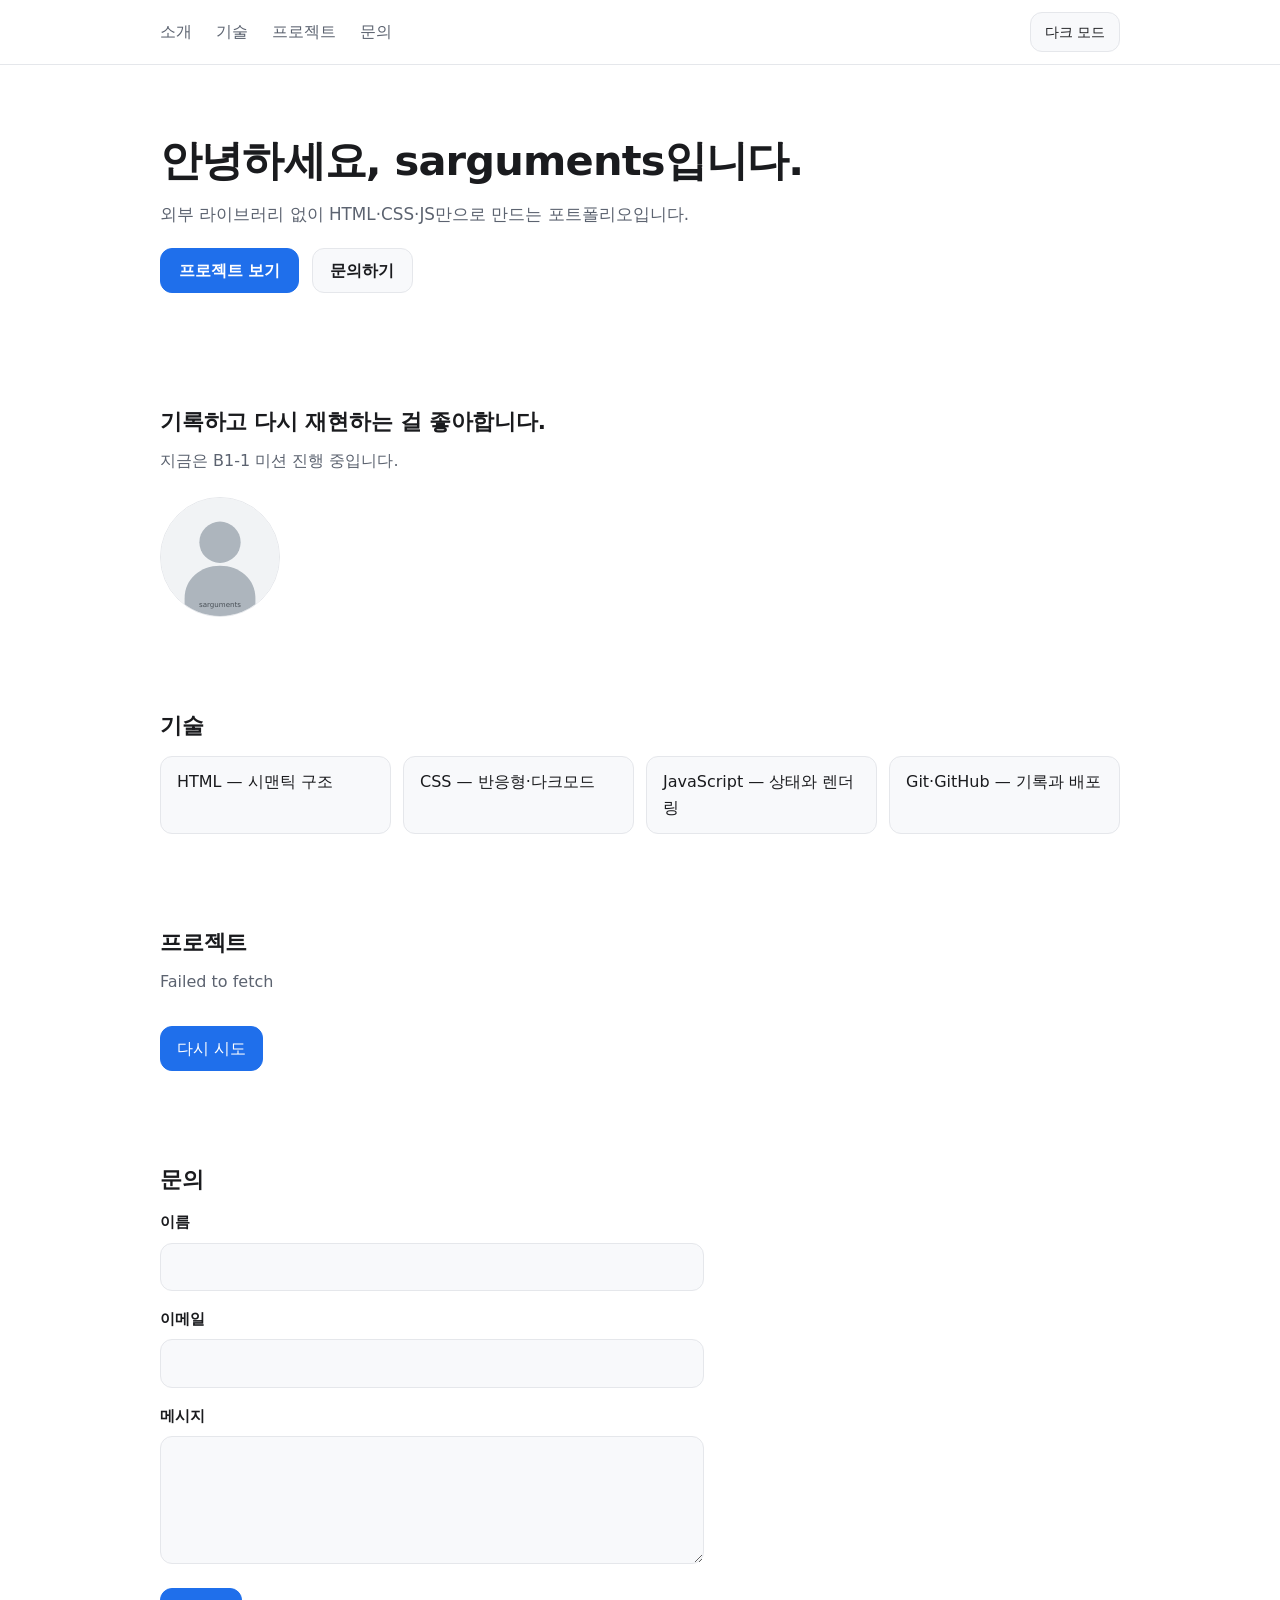
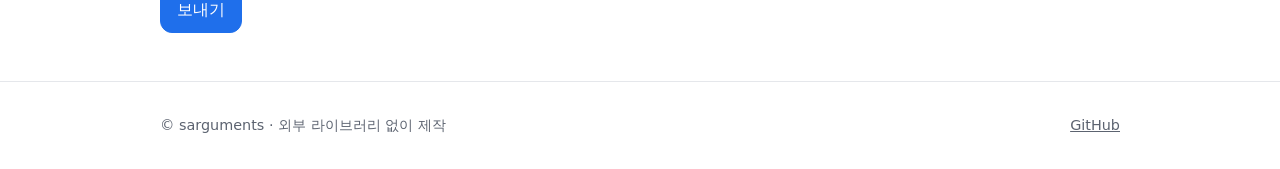
==== index.html @ 22403a4f "Fix: 접근성·상태관리·문서 15개 보완 반영" ====
<!DOCTYPE html>
<!-- HTML5 문서 선언: 브라우저에게 최신 표준 모드로 해석하라고 알린다 -->
<html lang="ko">
<head>
  <meta charset="UTF-8" />
  <!-- 반응형 필수: 페이지 너비를 기기 화면 너비에 맞춘다 -->
  <meta name="viewport" content="width=device-width, initial-scale=1.0" />
  <title>B1-1 포트폴리오</title>
  <!-- 표현(CSS)은 구조(HTML)와 섞지 않고 외부 파일로 연결한다 -->
  <link rel="stylesheet" href="css/style.css" />
  <!-- 테마 선주입: 그리기 전에 저장된 테마를 html에 붙여 흰 번쩍임(FOUC)을 막는다.
       본문(main.js)보다 먼저 실행되어야 해서 head에 직접 둔다. -->
  <script>
    (function () {
      try {
        const saved = localStorage.getItem('user-theme');
        const systemDark = window.matchMedia('(prefers-color-scheme: dark)').matches;
        document.documentElement.setAttribute('data-theme', saved || (systemDark ? 'dark' : 'light'));
      } catch (e) {}
    })();
  </script>
  <!-- 동작(JS)도 분리한다. defer는 HTML 해석을 막지 않고,
       해석이 끝난 뒤 순서대로 실행하라는 뜻이다 -->
  <script src="js/main.js" defer></script>
</head>
<body>
  <!-- 스킵링크: 키보드 사용자가 내비를 건너뛰고 본문으로 바로 이동한다 -->
  <a class="skip-link" href="#main">본문으로 건너뛰기</a>
  <header>
    <!-- aria-expanded·aria-controls: 메뉴 열림 상태와 대상을 스크린리더에 알린다. 초기값 false -->
    <button type="button" id="menu-button" aria-expanded="false" aria-controls="primary-nav">메뉴</button>
    <button type="button" id="theme-toggle">다크 모드</button>
    <!-- nav 랜드마크: id로 메뉴 버튼과 연결하고 aria-label로 역할을 알린다 -->
    <nav id="primary-nav" aria-label="주요 탐색">
      <a href="#about">소개</a>
      <a href="#tech">기술</a>
      <a href="#project">프로젝트</a>
      <a href="#contact">문의</a>
    </nav>
  </header>
  <!-- 스킵링크의 목적지: 본문 랜드마크에 id를 부여한다 -->
  <main id="main">
    <section id="hero">
      <h1>안녕하세요, sarguments입니다.</h1>
      <p>외부 라이브러리 없이 HTML·CSS·JS만으로 만드는 포트폴리오입니다.</p>
      <p><a href="#project">프로젝트 보기</a> <a href="#contact">문의하기</a></p>
    </section>
    <section id="about" class="reveal">
      <h2>기록하고 다시 재현하는 걸 좋아합니다.</h2>
      <p>지금은 B1-1 미션 진행 중입니다.</p>
      <img src="images/profile.svg" alt="sarguments 프로필 사진" />
    </section>
    <section id="tech" class="reveal">
      <h2>기술</h2>
      <ul>
        <li>HTML — 시맨틱 구조</li>
        <li>CSS — 반응형·다크모드</li>
        <li>JavaScript — 상태와 렌더링</li>
        <li>Git·GitHub — 기록과 배포</li>
      </ul>
    </section>
    <section id="project" class="reveal">
      <h2>프로젝트</h2>
      <article>
        <!-- 저장소 목록 자리. 상태 1개가 화면을 결정한다.
             로딩·성공·빈 결과·오류 모두 main.js가 이 안에 그린다. -->
        <!-- role=status: 목록 로딩·오류 상태 변화를 스크린리더가 자동으로 읽는다 -->
        <p id="repos-status" role="status" aria-live="polite">저장소 목록을 불러오는 중입니다.</p>
        <div id="repos-filters"></div>
        <div id="repos-list"></div>
        <button type="button" id="repos-retry" hidden>다시 시도</button>
      </article>
    </section>
    <section id="contact" class="reveal">
      <h2>문의</h2>
      <form>
        <label for="contact-name">이름</label>
        <!-- aria-describedby로 에러 문구와 연결, aria-invalid 초기값은 false -->
        <input type="text" id="contact-name" name="name" required aria-describedby="name-error" aria-invalid="false" />
        <!-- role=alert: 에러가 나타나면 스크린리더가 즉시 읽는다 -->
        <p id="name-error" role="alert"></p>
        <label for="contact-email">이메일</label>
        <input type="email" id="contact-email" name="email" required aria-describedby="email-error" aria-invalid="false" />
        <p id="email-error" role="alert"></p>
        <label for="contact-message">메시지</label>
        <textarea id="contact-message" name="message" required aria-describedby="message-error" aria-invalid="false"></textarea>
        <p id="message-error" role="alert"></p>
        <button type="submit">보내기</button>
        <!-- role=status: 전송 결과를 스크린리더가 자동으로 읽는다 -->
        <p id="form-result" role="status" aria-live="polite"></p>
      </form>
    </section>    
  </main>
  <!-- 맨 위로 버튼: 300px 이상 내리면 보인다. 동작은 main.js가 맡는다. -->
  <button type="button" id="top-button">위로</button>
  <footer>
    <div>© sarguments · 외부 라이브러리 없이 제작</div>
    <p><a href="https://github.com/sarguments">GitHub</a></p>
  </footer>
</body>
</html>
---- css/style.css ----
/* ================================================================
   디자인 토큰 저장소
   색·간격·모서리 값은 여기만 고친다. :root라 어디서든 var(--이름)으로 꺼낸다.
   변수 관리 이점: 색 토큰 교체 한 번으로 테마 전환, 간격은 규칙에서만 고른다.
   폰트는 시스템 스택이라 별도 웹폰트 토큰 없이 body에서 지정한다.
   ================================================================ */
:root {
  /* 색 역할 토큰. 라이트 모드 기본값 */
  --bg: #ffffff;            /* 페이지 배경 */
  --text: #1a1b1e;          /* 본문 글자색. 순수 검정보다 눈이 덜 피로하다 */
  --muted: #5c6370;         /* 보조 글자색(설명·상태 문구) */
  --border: #e5e7eb;        /* 경계선 */
  --card: #f8f9fb;          /* 카드·입력창·버튼 바탕 */
  --accent: #1f6feb;        /* 링크·주요 동작 */
  --accent-strong: #1a5cd6; /* accent의 hover 상태 */
  --on-accent: #ffffff;     /* accent 바탕 위에 올라가는 글자 */
  --error: #c92a2a;         /* 폼 오류 문구 */
  --shadow: 0 6px 16px rgba(16, 24, 40, 0.08);

  /* 간격 규칙: 4 · 8 · 12 · 16 · 24 · 32 · 48px. 임의 px 대신 여기서 고른다 */
  --space-1: 0.25rem;
  --space-2: 0.5rem;
  --space-3: 0.75rem;
  --space-4: 1rem;
  --space-5: 1.5rem;
  --space-6: 2rem;
  --space-7: 3rem;

  /* 모서리는 한 값으로 통일한다 */
  --radius: 12px;
}

/* 다크모드: data-theme="dark"일 때 같은 이름 변수를 덮어쓴다. */
[data-theme="dark"] {
  --bg: #121212;
  --text: #f1f3f5;
  --muted: #9aa4b2;
  --border: #2c3138;
  --card: #1b1e24;
  --accent: #6ea8fe;
  --accent-strong: #8fbaff;
  --on-accent: #121212;
  --error: #ff8787;
  --shadow: 0 6px 16px rgba(0, 0, 0, 0.45);
}

/* ================================================================
   기본값
   ================================================================ */
/* padding·border를 폭 안쪽에 포함시켜 계산을 단순하게 한다 */
*,
*::before,
*::after {
  box-sizing: border-box;
}

/* 부드러운 스크롤: 앵커 이동이 미끄러지듯 간다. */
html {
  scroll-behavior: smooth;
}

body {
  /* 여백은 main·header·footer가 각자 책임지고 body는 0으로 */
  margin: 0;
  background: var(--bg);
  color: var(--text);
  /* 시스템 글꼴 우선: 별도 웹폰트 없이도 각 기기에서 가장 자연스러운 글꼴이 골라진다 */
  font-family: system-ui, -apple-system, "Segoe UI", sans-serif;
  line-height: 1.6;
  -webkit-font-smoothing: antialiased;
}

/* 제목 계층: 크기·자간·행간으로 수준을 구분한다 */
h1 {
  margin: 0 0 var(--space-4);
  font-size: clamp(1.8rem, 1.3rem + 2.4vw, 2.6rem);
  line-height: 1.15;
  letter-spacing: -0.02em;
  text-wrap: balance;
}

h2 {
  margin: 0 0 var(--space-3);
  font-size: 1.35rem;
  line-height: 1.25;
  letter-spacing: -0.01em;
  text-wrap: balance;
}

p {
  margin: 0 0 var(--space-4);
}

a {
  color: var(--accent);
}

img {
  max-width: 100%;
  height: auto;
}

::selection {
  background: var(--accent);
  color: var(--on-accent);
}

/* 키보드 이동 시 어디에 있는지 보이게 하는 표시 */
:focus-visible {
  outline: 2px solid var(--accent);
  outline-offset: 2px;
}

/* 스킵링크: 평소에는 화면 밖에 두고 키보드 포커스가 오면 보여 준다 */
.skip-link {
  position: absolute;
  top: -100px;
  left: var(--space-4);
  z-index: 30;
  background: var(--accent);
  color: var(--on-accent);
  padding: var(--space-2) var(--space-4);
  border-radius: var(--radius);
  text-decoration: none;
}
.skip-link:focus {
  top: var(--space-2);
}

/* 버튼 공통 모양: 손가락이 누르기 좋은 높이와 클릭 반응 */
button {
  font: inherit;
  color: var(--text);
  background: var(--card);
  border: 1px solid var(--border);
  border-radius: var(--radius);
  padding: 0.55rem 1rem;
  min-height: 2.75rem;
  cursor: pointer;
  transition: background-color 0.2s, border-color 0.2s, color 0.2s, transform 0.1s;
}
button:hover {
  border-color: var(--accent);
  color: var(--accent);
}
button:active {
  transform: scale(0.98);
}

/* 주요 동작(hero 첫 링크·폼 보내기·다시 시도)은 accent를 채운다 */
#contact button[type="submit"],
#repos-retry {
  background: var(--accent);
  border-color: var(--accent);
  color: var(--on-accent);
}
#contact button[type="submit"]:hover,
#repos-retry:hover {
  background: var(--accent-strong);
  border-color: var(--accent-strong);
  color: var(--on-accent);
}

/* ================================================================
   헤더와 내비
   sticky로 상단에 붙이고, 모바일에서는 nav를 숨겼다 펼친다.
   ================================================================ */
header {
  position: sticky;
  top: 0;
  z-index: 10;
  display: flex;
  align-items: center;
  flex-wrap: wrap;
  gap: var(--space-3);
  padding: var(--space-3) var(--space-4);
  background: var(--bg);
  border-bottom: 1px solid var(--border);
}

#menu-button,
#theme-toggle {
  min-height: 2.5rem;
  padding: 0.45rem 0.85rem;
  font-size: 0.875rem;
}
/* 테마 버튼은 항상 오른쪽 끝으로 */
#theme-toggle {
  margin-left: auto;
}

/* 내비: 기본은 숨기고 768부터 펼친다. */
nav {
  display: none;
  flex-basis: 100%;
}

/* 메뉴 열림 상태: 헤더 아래에 세로 목록으로 펼쳐진다. */
nav.active {
  display: block;
  border-top: 1px solid var(--border);
  padding-top: var(--space-2);
}

nav a {
  display: block;
  padding: var(--space-2) var(--space-1);
  color: var(--muted);
  text-decoration: none;
  border-radius: 8px;
  transition: color 0.2s;
}
nav a:hover {
  color: var(--text);
}

/* 스크롤 60px 이상: JS가 nav에 scrolled를 붙인다.
   헤더가 sticky라 시각 변화는 헤더 그림자로 보여 준다. */
header:has(nav.scrolled) {
  box-shadow: var(--shadow);
}
nav.scrolled {
  background: var(--bg);
}

/* ================================================================
   본문 구역
   ================================================================ */
main {
  padding-inline: var(--space-4);
}

section {
  padding-block: var(--space-7);
  /* sticky 헤더에 앵커 제목이 가려지지 않게 위쪽 여유를 둔다 */
  scroll-margin-top: 4.5rem;
}

/* hero는 첫인상이라 위아래 여백을 더 준다 */
#hero {
  padding-block: calc(var(--space-7) + var(--space-5)) var(--space-7);
}
#hero h1 + p {
  color: var(--muted);
  font-size: 1.05rem;
}

/* hero 링크 2개는 버튼처럼 보이게 한다 */
#hero a {
  display: inline-block;
  min-height: 2.75rem;
  margin: var(--space-1) var(--space-2) var(--space-1) 0;
  padding: 0.55rem 1.1rem;
  border: 1px solid var(--border);
  border-radius: var(--radius);
  background: var(--card);
  color: var(--text);
  font-weight: 600;
  text-decoration: none;
  transition: background-color 0.2s, border-color 0.2s, color 0.2s;
}
#hero a[href="#project"] {
  background: var(--accent);
  border-color: var(--accent);
  color: var(--on-accent);
}
#hero a[href="#project"]:hover {
  background: var(--accent-strong);
  border-color: var(--accent-strong);
  color: var(--on-accent);
}
#hero a[href="#contact"]:hover {
  border-color: var(--accent);
  color: var(--accent);
}

#about p {
  color: var(--muted);
}
#about img {
  display: block;
  width: 7.5rem;
  margin-top: var(--space-5);
  border: 1px solid var(--border);
  border-radius: 50%;
}

/* 기술 목록: 모바일 한 열에서 시작해 화면이 넓어지면 늘린다 */
#tech ul {
  list-style: none;
  margin: var(--space-4) 0 0;
  padding: 0;
  display: grid;
  grid-template-columns: 1fr;
  gap: var(--space-3);
}
#tech li {
  background: var(--card);
  border: 1px solid var(--border);
  border-radius: var(--radius);
  padding: var(--space-3) var(--space-4);
}

/* ================================================================
   프로젝트: main.js가 그리는 상태 문구·필터·저장소 카드
   ================================================================ */
#repos-status {
  color: var(--muted);
  margin-bottom: var(--space-4);
}
/* 빈 문구일 때는 자리를 차지하지 않게 한다 */
#repos-status:empty,
#repos-filters:empty {
  margin: 0;
}

/* 언어 필터: JS가 button을 만들어 넣는다. 둥근 칩 모양 */
#repos-filters {
  display: flex;
  flex-wrap: wrap;
  gap: var(--space-2);
  margin-bottom: var(--space-5);
}
#repos-filters button {
  min-height: 2.5rem;
  padding: 0.4rem 0.9rem;
  border-radius: 999px;
  font-size: 0.875rem;
}

/* 저장소 카드 격자: 모바일 한 열, 넓어지면 auto-fit이 열을 늘린다 */
#repos-list {
  display: grid;
  grid-template-columns: 1fr;
  gap: var(--space-4);
}
#repos-list article {
  background: var(--card);
  border: 1px solid var(--border);
  border-radius: var(--radius);
  padding: var(--space-4) var(--space-5);
  transition: border-color 0.2s, box-shadow 0.2s, transform 0.2s;
}
#repos-list article:hover {
  border-color: var(--accent);
  box-shadow: var(--shadow);
  transform: translateY(-2px);
}
#repos-list a {
  color: var(--accent);
  font-weight: 600;
  text-decoration: none;
  overflow-wrap: break-word;
}
#repos-list a:hover {
  text-decoration: underline;
}
#repos-list p {
  margin: var(--space-2) 0 0;
  color: var(--muted);
  font-size: 0.95rem;
  overflow-wrap: break-word;
}

#repos-retry {
  margin-top: var(--space-4);
}

/* ================================================================
   문의 폼
   ================================================================ */
#contact form {
  max-width: 34rem;
}
#contact label {
  display: block;
  margin: var(--space-4) 0 var(--space-2);
  font-size: 0.95rem;
  font-weight: 600;
}
#contact input,
#contact textarea {
  width: 100%;
  font: inherit;
  color: var(--text);
  background: var(--card);
  border: 1px solid var(--border);
  border-radius: var(--radius);
  padding: 0.65rem 0.85rem;
  transition: border-color 0.2s;
}
#contact input:focus,
#contact textarea:focus {
  border-color: var(--accent);
}
#contact textarea {
  min-height: 8rem;
  resize: vertical;
}

/* 검증 오류 문구: JS가 textContent를 채운다 */
#name-error,
#email-error,
#message-error {
  margin: var(--space-1) 0 0;
  color: var(--error);
  font-size: 0.85rem;
}
#form-result {
  margin: var(--space-3) 0 0;
  color: var(--accent);
  font-weight: 600;
}
/* 문구가 비어 있을 때는 여백도 없앤다 */
#contact form p:empty {
  margin: 0;
}
#contact button[type="submit"] {
  margin-top: var(--space-4);
}

/* ================================================================
   푸터
   ================================================================ */
footer {
  display: flex;
  flex-wrap: wrap;
  justify-content: space-between;
  gap: var(--space-3);
  padding: var(--space-6) var(--space-4);
  border-top: 1px solid var(--border);
  color: var(--muted);
  font-size: 0.9rem;
}
footer p {
  margin: 0;
}
footer a {
  color: var(--muted);
}
footer a:hover {
  color: var(--accent);
}

/* ================================================================
   맨 위로 버튼: 평소에는 숨기고, 300px 이상 내리면 JS가 show 표시를 붙인다.
   ================================================================ */
#top-button {
  display: none;
  position: fixed;
  right: 1rem;
  bottom: 1rem;
  z-index: 20;
  width: 2.75rem;
  height: 2.75rem;
  min-height: 0;
  padding: 0;
  border-radius: 50%;
  font-size: 0.8rem;
  box-shadow: var(--shadow);
}
#top-button.show {
  display: block;
}

/* ================================================================
   등장 애니메이션: 평소에는 투명+아래로, 보임 표시가 붙으면 제자리로.
   JS 감시(IntersectionObserver, 임계값 0.2)가 표시를 붙인다.
   ================================================================ */
.reveal {
  opacity: 0;
  transform: translateY(16px);
  transition: opacity 0.4s, transform 0.4s;
}
.reveal.visible {
  opacity: 1;
  transform: none;
}

/* 움직임 줄이기 설정을 존중한다 */
@media (prefers-reduced-motion: reduce) {
  html {
    scroll-behavior: auto;
  }
  .reveal {
    transition: none;
  }
}

/* ================================================================
   768px부터: 내비 가로 펼침, 기술 2열, 카드 격자 확장
   모바일 퍼스트: 기본은 좁은 화면 스타일이고 min-width에서 넓혀 간다.
   ================================================================ */
@media (min-width: 768px) {
  main {
    padding-inline: var(--space-6);
  }
  header {
    padding: var(--space-3) var(--space-6);
  }
  footer {
    padding-inline: var(--space-6);
  }

  /* 메뉴 버튼은 숨기고 내비는 항상 펼친다 */
  #menu-button {
    display: none;
  }
  nav {
    display: flex;
    order: -1;
    flex-basis: auto;
    gap: var(--space-5);
  }
  nav a {
    display: inline-block;
    padding: var(--space-1) 0;
  }
  /* 모바일에서 열린 상태로 넓어졌을 때 구분선이 남지 않게 */
  nav.active {
    border-top: none;
    padding-top: 0;
  }

  #tech ul {
    grid-template-columns: repeat(2, 1fr);
  }

  #repos-list {
    grid-template-columns: repeat(auto-fit, minmax(260px, 1fr));
  }
}

/* ================================================================
   1024px부터: 본문 폭 묶고 가운데, 헤더·푸터도 같은 선에 맞춘다
   ================================================================ */
@media (min-width: 1024px) {
  main {
    max-width: 1024px;
    margin-left: auto;
    margin-right: auto;
  }
  header,
  footer {
    /* 본문 최대 폭 1024 안쪽 여백(2rem)과 같은 선에 맞춘다 */
    padding-inline: max(var(--space-6), calc((100% - 1024px) / 2 + var(--space-6)));
  }

  #tech ul {
    grid-template-columns: repeat(4, 1fr);
  }
}
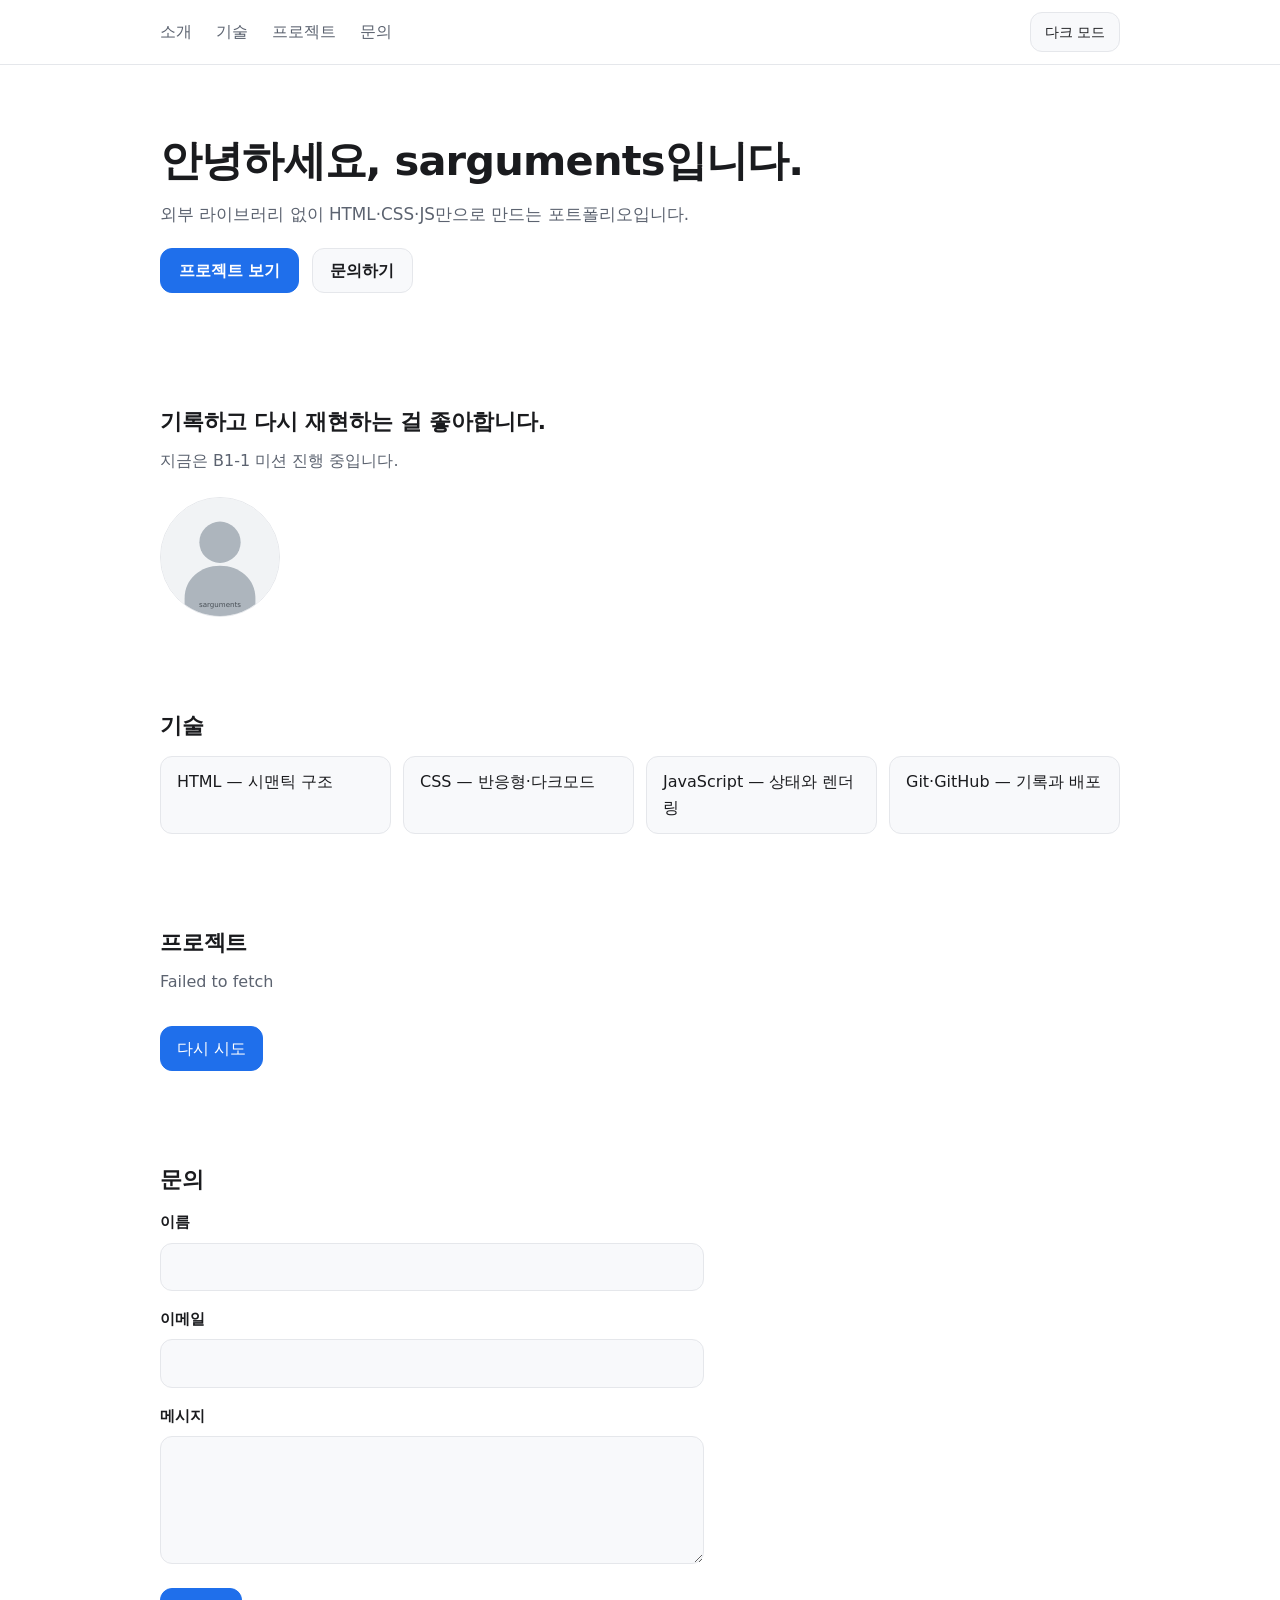
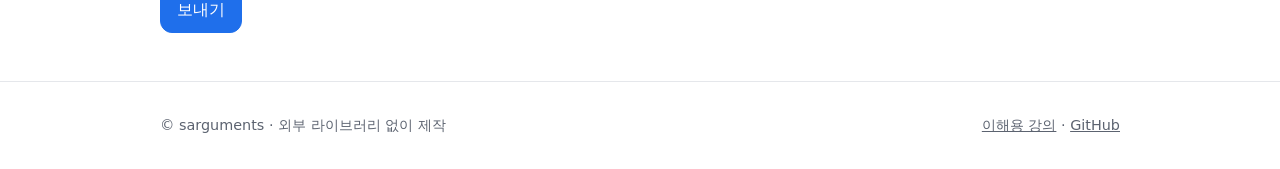
==== commit 7d510a2d: "Feat: 푸터 이해용 강의 링크와 README 슬라이드 링크" ====
--- a/index.html
+++ b/index.html
@@ -95,7 +95,8 @@
   <button type="button" id="top-button">위로</button>
   <footer>
     <div>© sarguments · 외부 라이브러리 없이 제작</div>
-    <p><a href="https://github.com/sarguments">GitHub</a></p>
+    <!-- 이해용 강의: 같은 저장소라 배포 페이지에서도 바로 열린다 -->
+    <p><a href="presentation/">이해용 강의</a> · <a href="https://github.com/sarguments">GitHub</a></p>
   </footer>
 </body>
 </html>
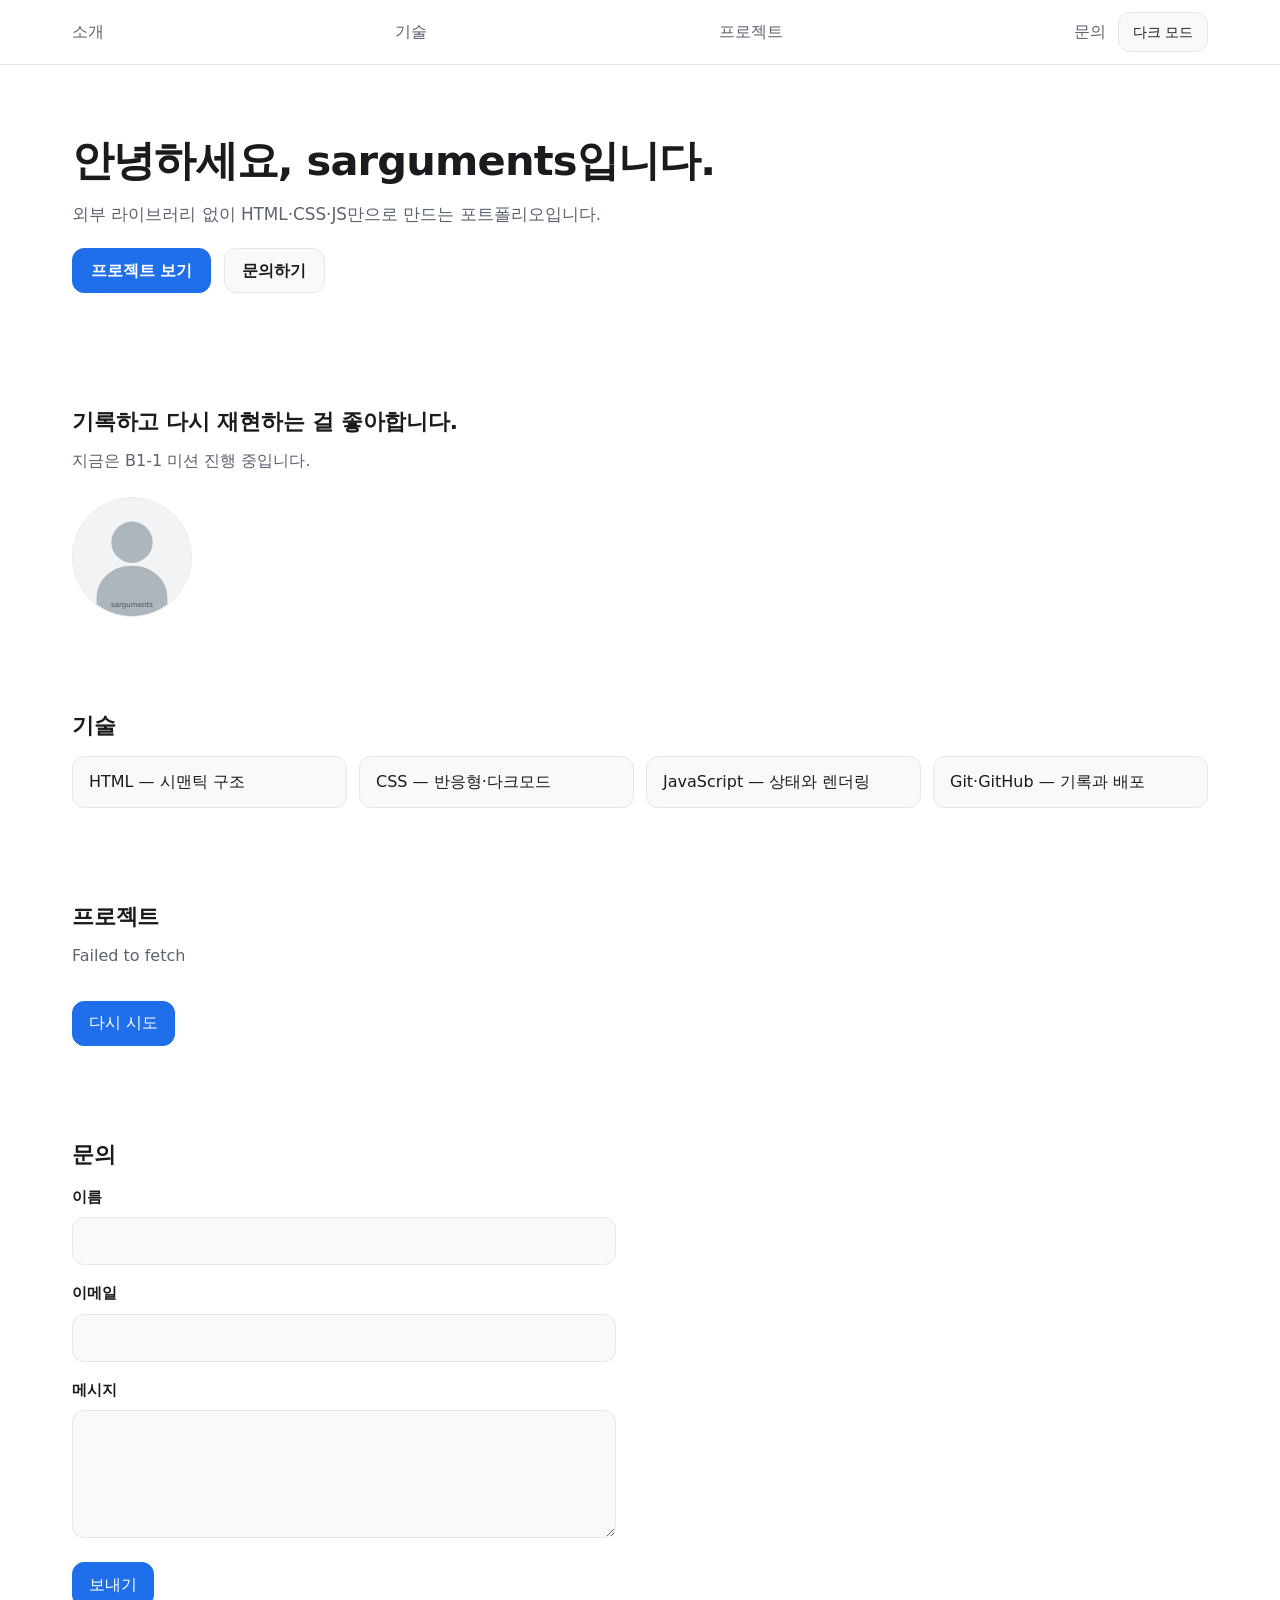
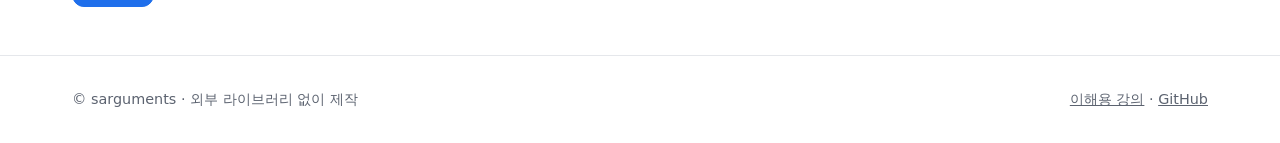
==== commit f4a0915a: "Fix: 상태 로그 설명과 테마 초기화 로그 동기화" ====
--- a/index.html
+++ b/index.html
@@ -15,8 +15,17 @@
       try {
         const saved = localStorage.getItem('user-theme');
         const systemDark = window.matchMedia('(prefers-color-scheme: dark)').matches;
+        const theme = saved || (systemDark ? 'dark' : 'light')
         document.documentElement.setAttribute('data-theme', saved || (systemDark ? 'dark' : 'light'));
-      } catch (e) {}
+
+        console.log('[B1-1 THEME INIT]', {
+          saved,
+          systemDark,
+          theme,
+        });
+      } catch (e) {
+        console.error('[B1-1 THEME INIT ERROR]', e);
+      }
     })();
   </script>
   <!-- 동작(JS)도 분리한다. defer는 HTML 해석을 막지 않고,
@@ -73,7 +82,8 @@
     </section>
     <section id="contact" class="reveal">
       <h2>문의</h2>
-      <form>
+      <!-- novalidate: 브라우저 기본 검증 풍선 대신 main.js의 필드별 커스텀 검증을 쓴다. -->
+      <form novalidate>
         <label for="contact-name">이름</label>
         <!-- aria-describedby로 에러 문구와 연결, aria-invalid 초기값은 false -->
         <input type="text" id="contact-name" name="name" required aria-describedby="name-error" aria-invalid="false" />
--- a/css/style.css
+++ b/css/style.css
@@ -328,10 +328,12 @@
   font-size: 0.875rem;
 }
 
-/* 저장소 카드 격자: 모바일 한 열, 넓어지면 auto-fit이 열을 늘린다 */
+/* 저장소 카드 격자: 모바일 한 열, 넓어지면 auto-fit이 열을 늘린다.
+   grid-auto-rows: 1fr — 모든 행을 tallest 카드 높이에 맞춰 카드 크기를 통일한다 */
 #repos-list {
   display: grid;
   grid-template-columns: 1fr;
+  grid-auto-rows: 1fr;
   gap: var(--space-4);
 }
 #repos-list article {
@@ -509,6 +511,9 @@
   nav {
     display: flex;
     order: -1;
+    /* 링크 4개를 남은 폭 전체에 균등 배치하는 것이 내비의 핵심 정렬 */
+    justify-content: space-between;
+    flex: 1;
     flex-basis: auto;
     gap: var(--space-5);
   }
@@ -550,3 +555,21 @@
     grid-template-columns: repeat(4, 1fr);
   }
 }
+
+/* ================================================================
+   1200px부터: 본문 열을 1024에서 1200으로 넓히고 저장소 카드를 4열로 고정한
+   세 번째 확장 분기. 1200 이상에서는 auto-fit 대신 열 수를 명시한다.
+   ================================================================ */
+@media (min-width: 1200px) {
+  main {
+    max-width: 1200px;
+  }
+  header,
+  footer {
+    /* 본문 최대 폭 1200에 맞춰 헤더·푸터 정렬선도 같은 계산을 쓴다 */
+    padding-inline: max(var(--space-6), calc((100% - 1200px) / 2 + var(--space-6)));
+  }
+  #repos-list {
+    grid-template-columns: repeat(3, 1fr);
+  }
+}
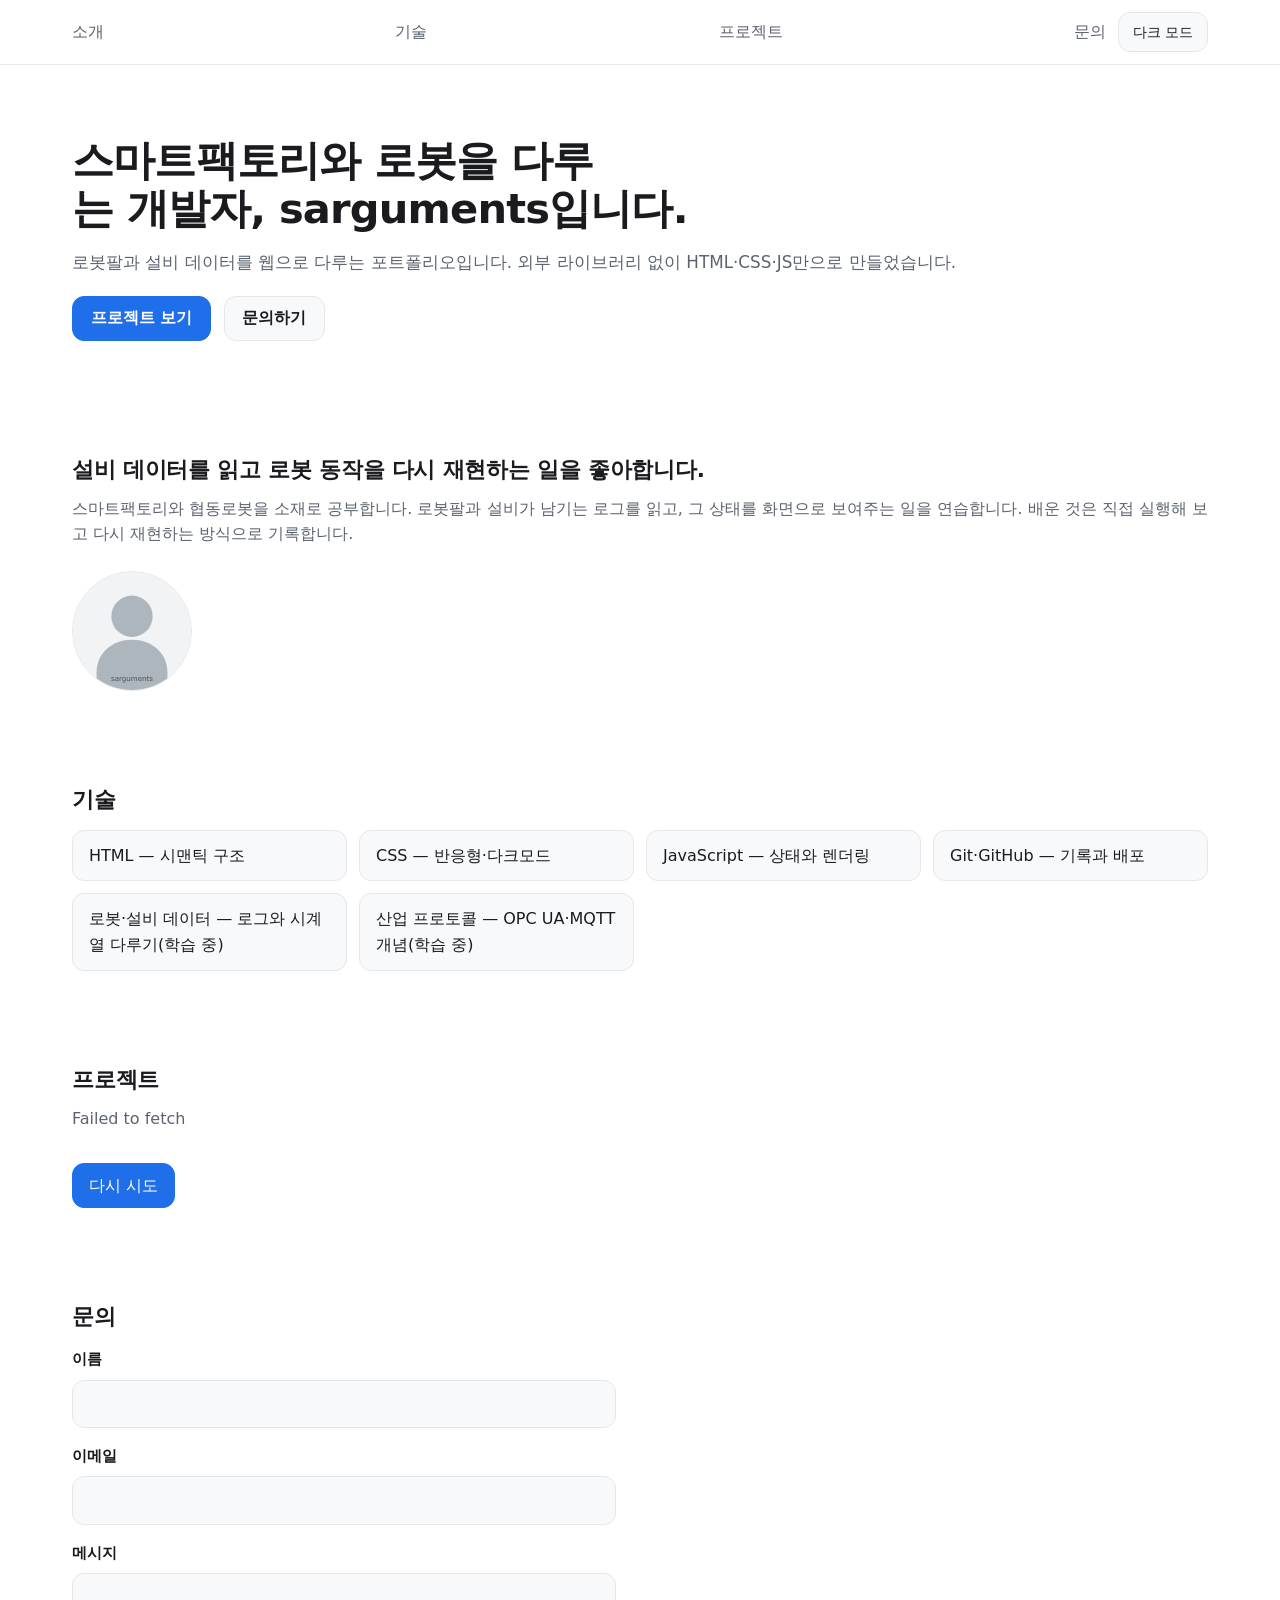
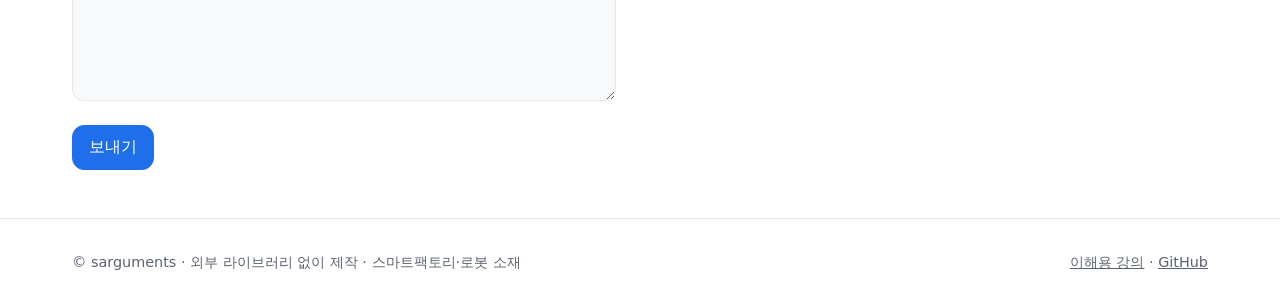
==== commit 8ecd94af: "Docs: 포트폴리오 문구를 스마트팩토리·로봇 소재로 교체 — Hero·About·기술 목록·Footer와 README 도입부" ====
--- a/index.html
+++ b/index.html
@@ -5,7 +5,7 @@
   <meta charset="UTF-8" />
   <!-- 반응형 필수: 페이지 너비를 기기 화면 너비에 맞춘다 -->
   <meta name="viewport" content="width=device-width, initial-scale=1.0" />
-  <title>B1-1 포트폴리오</title>
+  <title>sarguments 포트폴리오 — 스마트팩토리·로봇</title>
   <!-- 표현(CSS)은 구조(HTML)와 섞지 않고 외부 파일로 연결한다 -->
   <link rel="stylesheet" href="css/style.css" />
   <!-- 테마 선주입: 그리기 전에 저장된 테마를 html에 붙여 흰 번쩍임(FOUC)을 막는다.
@@ -15,8 +15,8 @@
       try {
         const saved = localStorage.getItem('user-theme');
         const systemDark = window.matchMedia('(prefers-color-scheme: dark)').matches;
-        const theme = saved || (systemDark ? 'dark' : 'light')
-        document.documentElement.setAttribute('data-theme', saved || (systemDark ? 'dark' : 'light'));
+        const theme = saved || (systemDark ? 'dark' : 'light');
+        document.documentElement.setAttribute('data-theme', theme);
 
         console.log('[B1-1 THEME INIT]', {
           saved,
@@ -36,8 +36,12 @@
   <!-- 스킵링크: 키보드 사용자가 내비를 건너뛰고 본문으로 바로 이동한다 -->
   <a class="skip-link" href="#main">본문으로 건너뛰기</a>
   <header>
-    <!-- aria-expanded·aria-controls: 메뉴 열림 상태와 대상을 스크린리더에 알린다. 초기값 false -->
-    <button type="button" id="menu-button" aria-expanded="false" aria-controls="primary-nav">메뉴</button>
+    <!-- aria-expanded·aria-controls: 메뉴 열림 상태와 대상을 스크린리더에 알린다. 초기값 false.
+         아이콘은 CSS로 그리고, 스크린리더에는 숨긴 텍스트('메뉴')로 이름을 제공한다 -->
+    <button type="button" id="menu-button" aria-expanded="false" aria-controls="primary-nav">
+      <span class="menu-icon" aria-hidden="true"></span>
+      <span class="sr-only">메뉴</span>
+    </button>
     <button type="button" id="theme-toggle">다크 모드</button>
     <!-- nav 랜드마크: id로 메뉴 버튼과 연결하고 aria-label로 역할을 알린다 -->
     <nav id="primary-nav" aria-label="주요 탐색">
@@ -50,13 +54,13 @@
   <!-- 스킵링크의 목적지: 본문 랜드마크에 id를 부여한다 -->
   <main id="main">
     <section id="hero">
-      <h1>안녕하세요, sarguments입니다.</h1>
-      <p>외부 라이브러리 없이 HTML·CSS·JS만으로 만드는 포트폴리오입니다.</p>
+      <h1>스마트팩토리와 로봇을 다루는 개발자, sarguments입니다.</h1>
+      <p>로봇팔과 설비 데이터를 웹으로 다루는 포트폴리오입니다. 외부 라이브러리 없이 HTML·CSS·JS만으로 만들었습니다.</p>
       <p><a href="#project">프로젝트 보기</a> <a href="#contact">문의하기</a></p>
     </section>
     <section id="about" class="reveal">
-      <h2>기록하고 다시 재현하는 걸 좋아합니다.</h2>
-      <p>지금은 B1-1 미션 진행 중입니다.</p>
+      <h2>설비 데이터를 읽고 로봇 동작을 다시 재현하는 일을 좋아합니다.</h2>
+      <p>스마트팩토리와 협동로봇을 소재로 공부합니다. 로봇팔과 설비가 남기는 로그를 읽고, 그 상태를 화면으로 보여주는 일을 연습합니다. 배운 것은 직접 실행해 보고 다시 재현하는 방식으로 기록합니다.</p>
       <img src="images/profile.svg" alt="sarguments 프로필 사진" />
     </section>
     <section id="tech" class="reveal">
@@ -66,6 +70,8 @@
         <li>CSS — 반응형·다크모드</li>
         <li>JavaScript — 상태와 렌더링</li>
         <li>Git·GitHub — 기록과 배포</li>
+        <li>로봇·설비 데이터 — 로그와 시계열 다루기(학습 중)</li>
+        <li>산업 프로토콜 — OPC UA·MQTT 개념(학습 중)</li>
       </ul>
     </section>
     <section id="project" class="reveal">
@@ -104,7 +110,7 @@
   <!-- 맨 위로 버튼: 300px 이상 내리면 보인다. 동작은 main.js가 맡는다. -->
   <button type="button" id="top-button">위로</button>
   <footer>
-    <div>© sarguments · 외부 라이브러리 없이 제작</div>
+    <div>© sarguments · 외부 라이브러리 없이 제작 · 스마트팩토리·로봇 소재</div>
     <!-- 이해용 강의: 같은 저장소라 배포 페이지에서도 바로 열린다 -->
     <p><a href="presentation/">이해용 강의</a> · <a href="https://github.com/sarguments">GitHub</a></p>
   </footer>
--- a/css/style.css
+++ b/css/style.css
@@ -127,6 +127,19 @@
   top: var(--space-2);
 }
 
+/* 스크린리더 전용: 시각적으로 숨기고 스크린리더는 읽는다 */
+.sr-only {
+  position: absolute;
+  width: 1px;
+  height: 1px;
+  padding: 0;
+  margin: -1px;
+  overflow: hidden;
+  clip-path: inset(50%);
+  white-space: nowrap;
+  border: 0;
+}
+
 /* 버튼 공통 모양: 손가락이 누르기 좋은 높이와 클릭 반응 */
 button {
   font: inherit;
@@ -183,6 +196,49 @@
   min-height: 2.5rem;
   padding: 0.45rem 0.85rem;
   font-size: 0.875rem;
+}
+/* 메뉴 버튼: 아이콘 중앙 정렬 */
+#menu-button {
+  display: inline-flex;
+  align-items: center;
+  justify-content: center;
+}
+
+/* 햄버거 아이콘: 세 줄(가운데 + ::before + ::after) */
+.menu-icon {
+  display: block;
+  position: relative;
+  width: 1.25rem;
+  height: 2px;
+  background: currentColor;
+  border-radius: 2px;
+  transition: background 0.2s;
+}
+.menu-icon::before,
+.menu-icon::after {
+  content: '';
+  position: absolute;
+  left: 0;
+  width: 100%;
+  height: 2px;
+  background: currentColor;
+  border-radius: 2px;
+  transition: transform 0.2s, top 0.2s;
+}
+.menu-icon::before { top: -6px; }
+.menu-icon::after  { top:  6px; }
+
+/* 열림: 세 줄 → X자 (aria-expanded가 true일 때만) */
+#menu-button[aria-expanded='true'] .menu-icon {
+  background: transparent;
+}
+#menu-button[aria-expanded='true'] .menu-icon::before {
+  top: 0;
+  transform: rotate(45deg);
+}
+#menu-button[aria-expanded='true'] .menu-icon::after {
+  top: 0;
+  transform: rotate(-45deg);
 }
 /* 테마 버튼은 항상 오른쪽 끝으로 */
 #theme-toggle {
@@ -487,6 +543,11 @@
   .reveal {
     transition: none;
   }
+  .menu-icon,
+  .menu-icon::before,
+  .menu-icon::after {
+    transition: none;
+  }
 }
 
 /* ================================================================
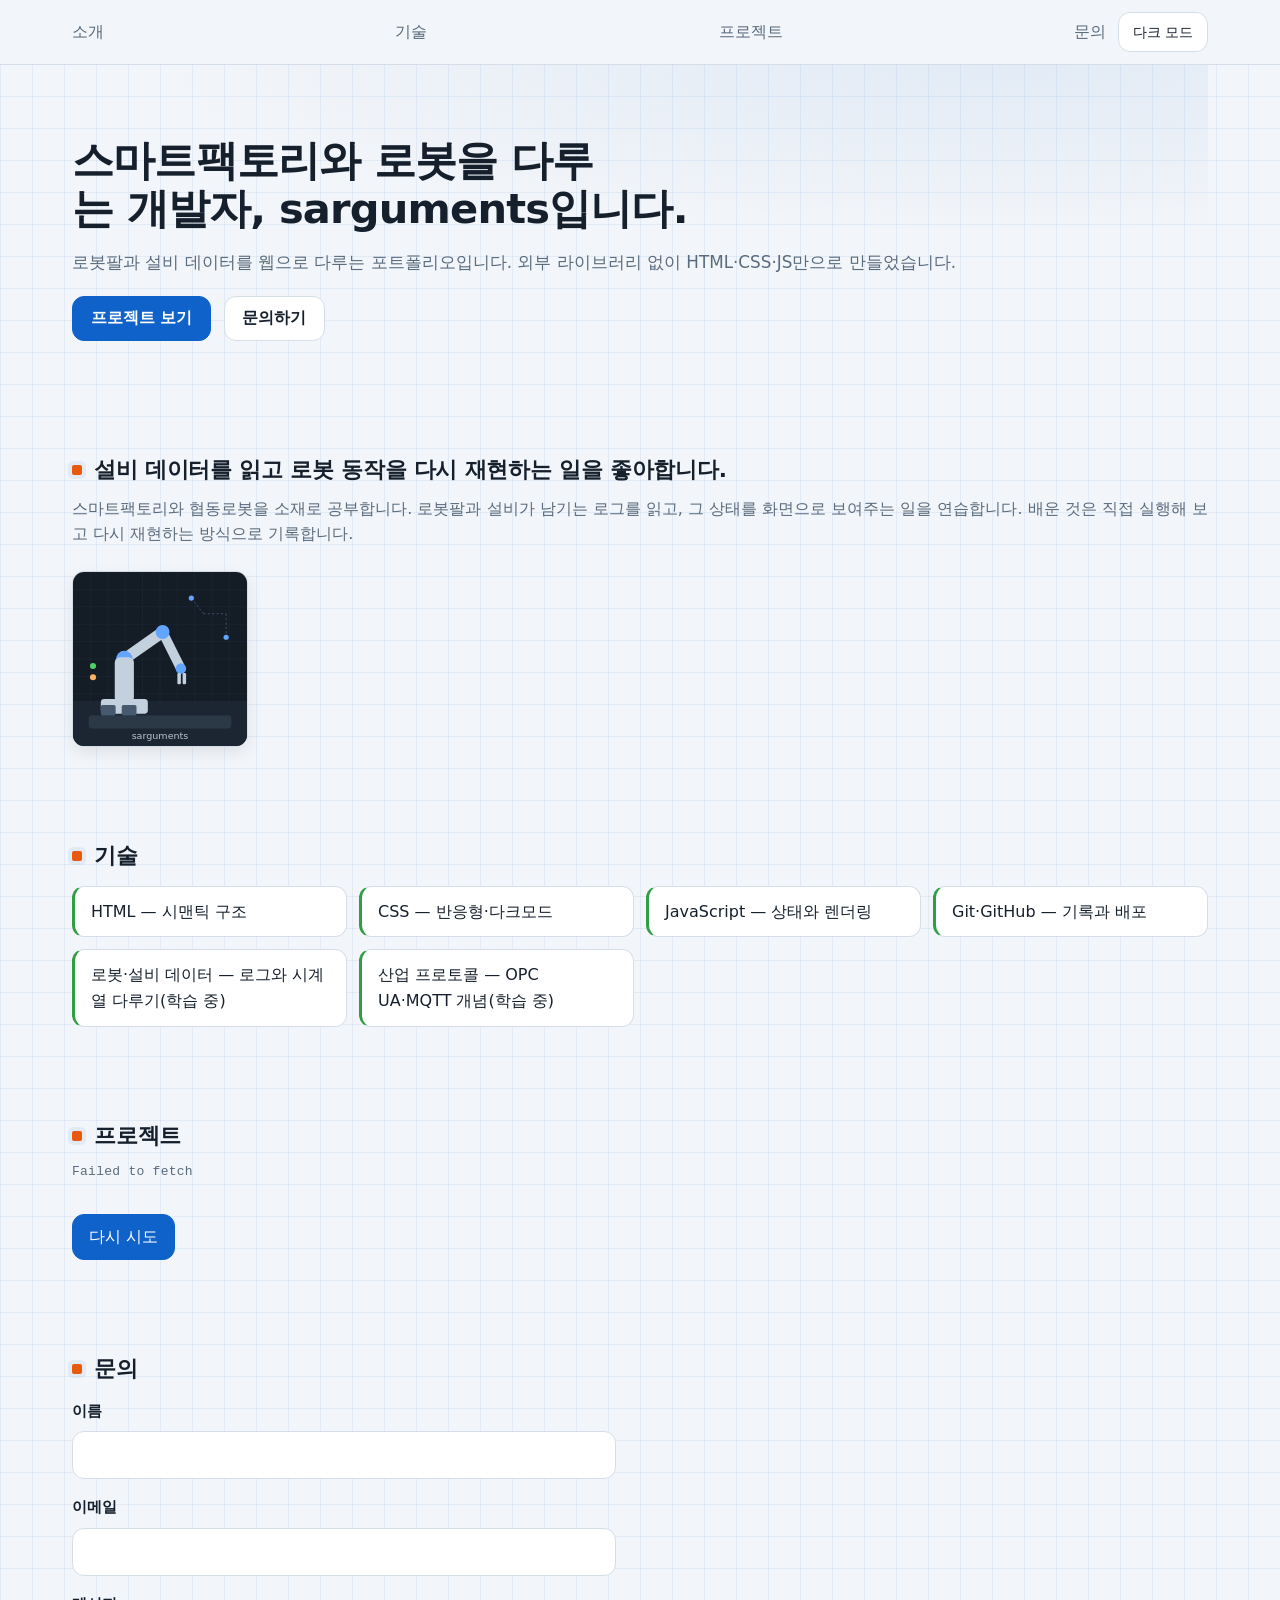
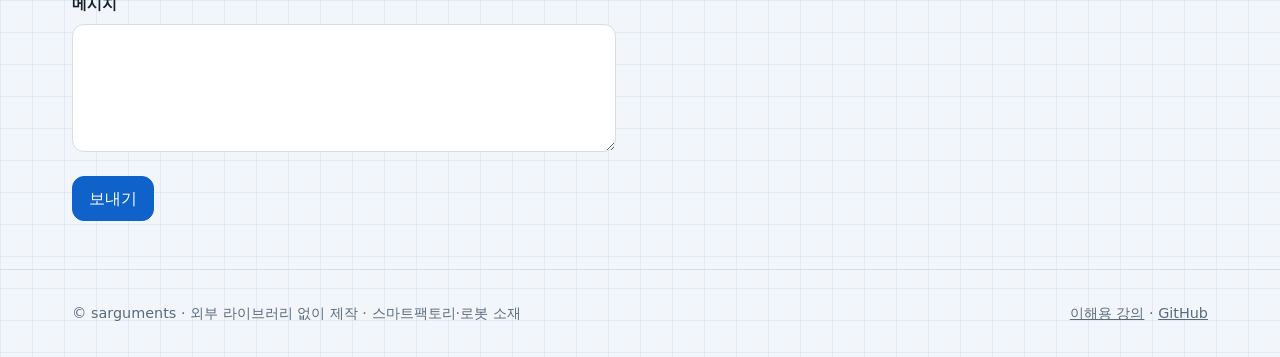
==== commit 8af211e9: "Feat: 프로필 이미지와 화면 색을 스마트팩토리·로봇 소재로 교체 — 협동로봇 셀 도해 SVG, 설비 톤 색 토큰·격자·표시등 장식, 스크린샷 재생성" ====
--- a/index.html
+++ b/index.html
@@ -61,7 +61,7 @@
     <section id="about" class="reveal">
       <h2>설비 데이터를 읽고 로봇 동작을 다시 재현하는 일을 좋아합니다.</h2>
       <p>스마트팩토리와 협동로봇을 소재로 공부합니다. 로봇팔과 설비가 남기는 로그를 읽고, 그 상태를 화면으로 보여주는 일을 연습합니다. 배운 것은 직접 실행해 보고 다시 재현하는 방식으로 기록합니다.</p>
-      <img src="images/profile.svg" alt="sarguments 프로필 사진" />
+      <img src="images/profile.svg" alt="협동로봇 셀 도해: 로봇팔과 컨베이어, 상태 표시등" />
     </section>
     <section id="tech" class="reveal">
       <h2>기술</h2>
--- a/css/style.css
+++ b/css/style.css
@@ -6,15 +6,18 @@
    ================================================================ */
 :root {
   /* 색 역할 토큰. 라이트 모드 기본값 */
-  --bg: #ffffff;            /* 페이지 배경 */
-  --text: #1a1b1e;          /* 본문 글자색. 순수 검정보다 눈이 덜 피로하다 */
-  --muted: #5c6370;         /* 보조 글자색(설명·상태 문구) */
-  --border: #e5e7eb;        /* 경계선 */
-  --card: #f8f9fb;          /* 카드·입력창·버튼 바탕 */
-  --accent: #1f6feb;        /* 링크·주요 동작 */
-  --accent-strong: #1a5cd6; /* accent의 hover 상태 */
+  --bg: #f2f5f9;            /* 페이지 배경: 설비 도면의 옅은 강판 톤 */
+  --text: #16202c;          /* 본문 글자색. 순수 검정보다 눈이 덜 피로하다 */
+  --muted: #5a6b7d;         /* 보조 글자색(설명·상태 문구) */
+  --border: #d5dee8;        /* 경계선 */
+  --card: #ffffff;          /* 카드·입력창·버튼 바탕 */
+  --accent: #0f62c9;        /* 링크·주요 동작: 산업용 청색 */
+  --accent-strong: #0b4ea2; /* accent의 hover 상태 */
   --on-accent: #ffffff;     /* accent 바탕 위에 올라가는 글자 */
   --error: #c92a2a;         /* 폼 오류 문구 */
+  --amber: #e8590c;         /* 설비 경고·가동 표시등 */
+  --ok: #2f9e44;            /* 정상 상태등 */
+  --grid-line: rgba(15, 98, 201, 0.07); /* 바닥 격자선 */
   --shadow: 0 6px 16px rgba(16, 24, 40, 0.08);
 
   /* 간격 규칙: 4 · 8 · 12 · 16 · 24 · 32 · 48px. 임의 px 대신 여기서 고른다 */
@@ -32,15 +35,18 @@
 
 /* 다크모드: data-theme="dark"일 때 같은 이름 변수를 덮어쓴다. */
 [data-theme="dark"] {
-  --bg: #121212;
-  --text: #f1f3f5;
-  --muted: #9aa4b2;
-  --border: #2c3138;
-  --card: #1b1e24;
-  --accent: #6ea8fe;
-  --accent-strong: #8fbaff;
-  --on-accent: #121212;
+  --bg: #0f1419;
+  --text: #e9eef3;
+  --muted: #93a2b3;
+  --border: #253040;
+  --card: #161d26;
+  --accent: #63a4ff;
+  --accent-strong: #8bbcff;
+  --on-accent: #0b1017;
   --error: #ff8787;
+  --amber: #ffb066;
+  --ok: #51cf66;
+  --grid-line: rgba(99, 164, 255, 0.09);
   --shadow: 0 6px 16px rgba(0, 0, 0, 0.45);
 }
 
@@ -62,7 +68,12 @@
 body {
   /* 여백은 main·header·footer가 각자 책임지고 body는 0으로 */
   margin: 0;
-  background: var(--bg);
+  /* 바탕색 위에 옅은 격자를 겹쳐 설비 도면 느낌을 낸다 */
+  background-color: var(--bg);
+  background-image:
+    linear-gradient(var(--grid-line) 1px, transparent 1px),
+    linear-gradient(90deg, var(--grid-line) 1px, transparent 1px);
+  background-size: 32px 32px;
   color: var(--text);
   /* 시스템 글꼴 우선: 별도 웹폰트 없이도 각 기기에서 가장 자연스러운 글꼴이 골라진다 */
   font-family: system-ui, -apple-system, "Segoe UI", sans-serif;
@@ -295,6 +306,8 @@
 /* hero는 첫인상이라 위아래 여백을 더 준다 */
 #hero {
   padding-block: calc(var(--space-7) + var(--space-5)) var(--space-7);
+  /* 우측 상단에서 비추는 옅은 작업등 */
+  background-image: radial-gradient(120% 80% at 82% 0%, var(--grid-line), transparent 62%);
 }
 #hero h1 + p {
   color: var(--muted);
@@ -335,10 +348,11 @@
 }
 #about img {
   display: block;
-  width: 7.5rem;
+  width: 11rem;
   margin-top: var(--space-5);
   border: 1px solid var(--border);
-  border-radius: 50%;
+  border-radius: var(--radius);
+  box-shadow: var(--shadow);
 }
 
 /* 기술 목록: 모바일 한 열에서 시작해 화면이 넓어지면 늘린다 */
@@ -395,6 +409,8 @@
 #repos-list article {
   background: var(--card);
   border: 1px solid var(--border);
+  /* 카드 왼쪽에 설비 표시등 같은 색 띠를 둔다 */
+  border-left: 3px solid var(--accent);
   border-radius: var(--radius);
   padding: var(--space-4) var(--space-5);
   transition: border-color 0.2s, box-shadow 0.2s, transform 0.2s;
@@ -634,3 +650,47 @@
     grid-template-columns: repeat(3, 1fr);
   }
 }
+
+/* ================================================================
+   설비 톤 장식
+   표시등·구분선·계기 느낌만 더한다. 레이아웃(열 수·표시 여부)은 건드리지 않고
+   값은 위 토큰만 쓴다.
+   ================================================================ */
+
+/* 구역 제목 앞의 표시등: 제목이 설비 태그처럼 읽히게 한다 */
+h2 {
+  display: flex;
+  align-items: center;
+  gap: var(--space-3);
+}
+
+h2::before {
+  content: "";
+  flex: 0 0 auto;
+  width: 0.625rem;
+  height: 0.625rem;
+  border-radius: 2px;
+  background: var(--amber);
+  box-shadow: 0 0 0 4px var(--grid-line);
+}
+
+/* 기술 항목: 좌측에 정상 상태등 띠 */
+#tech li {
+  border-left: 3px solid var(--ok);
+}
+
+/* 저장소 상태 문구는 계기 판독값처럼 고정폭으로 */
+#repos-status {
+  font-family: ui-monospace, "SF Mono", Menlo, monospace;
+  font-size: 0.8125rem;
+  letter-spacing: 0.02em;
+}
+
+/* 내비가 스크롤로 고정될 때 아래에 기준선을 준다 */
+nav.scrolled {
+  border-bottom: 2px solid var(--grid-line);
+}
+
+footer {
+  border-top: 1px solid var(--border);
+}
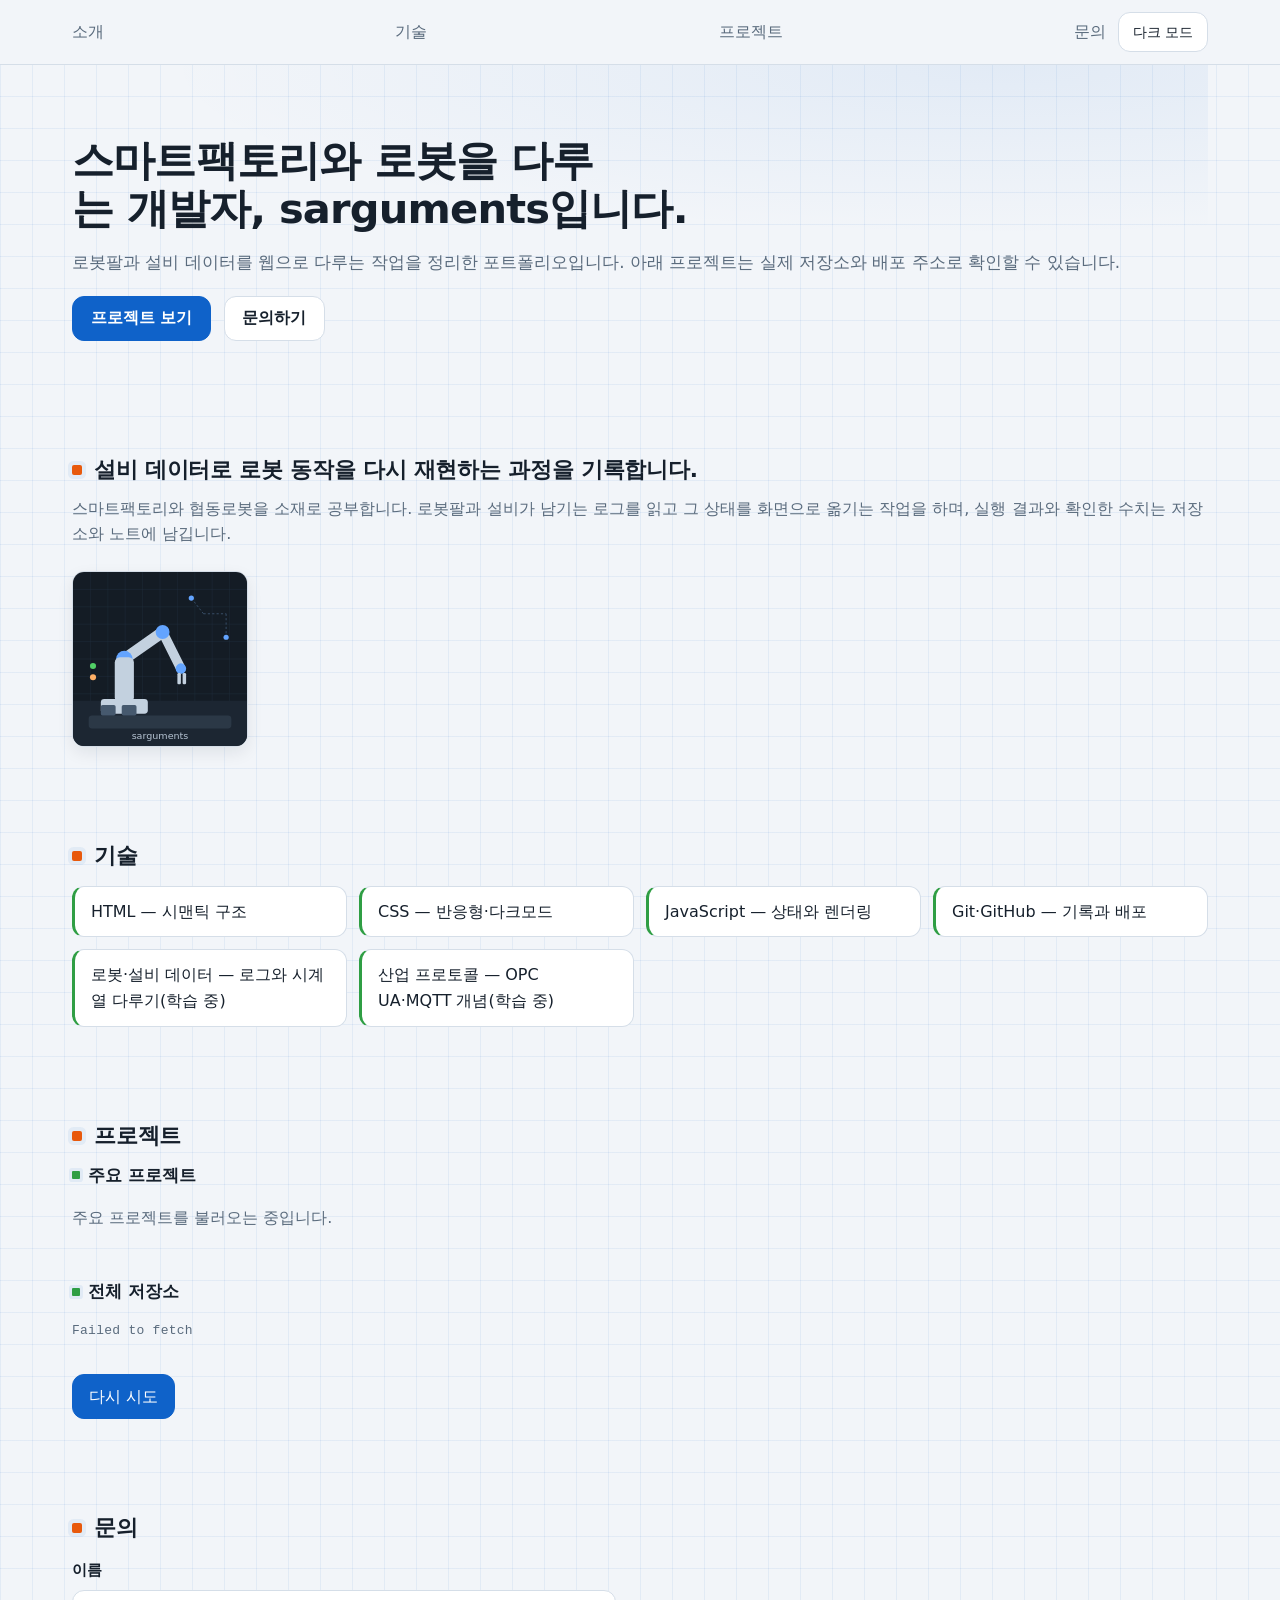
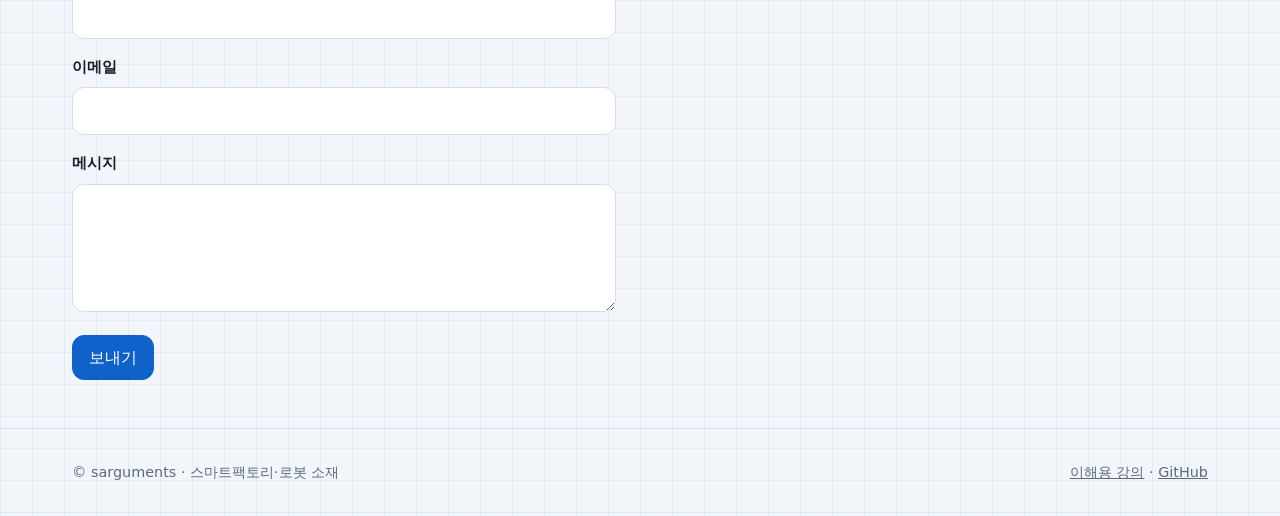
==== commit 0098046c: "Feat: 주요 프로젝트 고정 카드와 전체 저장소 9개 제한 추가 - 프로젝트 구역을 주요 프로젝트(고정)와 전체 저장소 두 덩으로 나눔 - 고정 카드: 고른 저장소만 고정 배지·" ====
--- a/index.html
+++ b/index.html
@@ -55,12 +55,12 @@
   <main id="main">
     <section id="hero">
       <h1>스마트팩토리와 로봇을 다루는 개발자, sarguments입니다.</h1>
-      <p>로봇팔과 설비 데이터를 웹으로 다루는 포트폴리오입니다. 외부 라이브러리 없이 HTML·CSS·JS만으로 만들었습니다.</p>
+      <p>로봇팔과 설비 데이터를 웹으로 다루는 작업을 정리한 포트폴리오입니다. 아래 프로젝트는 실제 저장소와 배포 주소로 확인할 수 있습니다.</p>
       <p><a href="#project">프로젝트 보기</a> <a href="#contact">문의하기</a></p>
     </section>
     <section id="about" class="reveal">
-      <h2>설비 데이터를 읽고 로봇 동작을 다시 재현하는 일을 좋아합니다.</h2>
-      <p>스마트팩토리와 협동로봇을 소재로 공부합니다. 로봇팔과 설비가 남기는 로그를 읽고, 그 상태를 화면으로 보여주는 일을 연습합니다. 배운 것은 직접 실행해 보고 다시 재현하는 방식으로 기록합니다.</p>
+      <h2>설비 데이터로 로봇 동작을 다시 재현하는 과정을 기록합니다.</h2>
+      <p>스마트팩토리와 협동로봇을 소재로 공부합니다. 로봇팔과 설비가 남기는 로그를 읽고 그 상태를 화면으로 옮기는 작업을 하며, 실행 결과와 확인한 수치는 저장소와 노트에 남깁니다.</p>
       <img src="images/profile.svg" alt="협동로봇 셀 도해: 로봇팔과 컨베이어, 상태 표시등" />
     </section>
     <section id="tech" class="reveal">
@@ -77,12 +77,21 @@
     <section id="project" class="reveal">
       <h2>프로젝트</h2>
       <article>
+        <h3>주요 프로젝트</h3>
+        <!-- 고정한 저장소 자리. main.js가 주요 프로젝트만 골라 크게 그린다. -->
+        <p id="featured-status" role="status" aria-live="polite">주요 프로젝트를 불러오는 중입니다.</p>
+        <div id="featured-list"></div>
+      </article>
+      <article>
+        <h3>전체 저장소</h3>
         <!-- 저장소 목록 자리. 상태 1개가 화면을 결정한다.
              로딩·성공·빈 결과·오류 모두 main.js가 이 안에 그린다. -->
         <!-- role=status: 목록 로딩·오류 상태 변화를 스크린리더가 자동으로 읽는다 -->
         <p id="repos-status" role="status" aria-live="polite">저장소 목록을 불러오는 중입니다.</p>
         <div id="repos-filters"></div>
         <div id="repos-list"></div>
+        <!-- 기본은 9개까지만 보여 주고, 나머지는 이 버튼으로 펼친다 -->
+        <button type="button" id="repos-more" hidden>전체 보기</button>
         <button type="button" id="repos-retry" hidden>다시 시도</button>
       </article>
     </section>
@@ -110,7 +119,7 @@
   <!-- 맨 위로 버튼: 300px 이상 내리면 보인다. 동작은 main.js가 맡는다. -->
   <button type="button" id="top-button">위로</button>
   <footer>
-    <div>© sarguments · 외부 라이브러리 없이 제작 · 스마트팩토리·로봇 소재</div>
+    <div>© sarguments · 스마트팩토리·로봇 소재</div>
     <!-- 이해용 강의: 같은 저장소라 배포 페이지에서도 바로 열린다 -->
     <p><a href="presentation/">이해용 강의</a> · <a href="https://github.com/sarguments">GitHub</a></p>
   </footer>
--- a/css/style.css
+++ b/css/style.css
@@ -372,7 +372,115 @@
 }
 
 /* ================================================================
-   프로젝트: main.js가 그리는 상태 문구·필터·저장소 카드
+   프로젝트: 주요 프로젝트(고정)·전체 저장소 두 덩이
+   ================================================================ */
+/* 프로젝트 안쪽 소제목: 구역 제목보다 작게, 정상 상태등 점을 앞에 둔다 */
+#project h3 {
+  display: flex;
+  align-items: center;
+  gap: var(--space-2);
+  margin: 0 0 var(--space-4);
+  font-size: 1.05rem;
+}
+#project h3::before {
+  content: "";
+  flex: 0 0 auto;
+  width: 0.5rem;
+  height: 0.5rem;
+  border-radius: 1px;
+  background: var(--ok);
+  box-shadow: 0 0 0 3px var(--grid-line);
+}
+/* 두 덩이 사이 간격 */
+#project article + article {
+  margin-top: var(--space-6);
+}
+
+/* 주요 프로젝트 카드: 고른 저장소라 위쪽에 가동등 색 띠를 두고 그림자를 준다 */
+#featured-status {
+  color: var(--muted);
+  margin-bottom: var(--space-4);
+}
+#featured-status:empty {
+  margin: 0;
+}
+#featured-list {
+  display: grid;
+  grid-template-columns: 1fr;
+  /* 같은 줄 카드 높이를 tallest 카드에 맞춘다 */
+  grid-auto-rows: 1fr;
+  align-items: stretch;
+  gap: var(--space-4);
+}
+#featured-list article {
+  position: relative;
+  /* 카드끼리 높이를 맞추고, 태그 줄은 바닥에 붙인다 */
+  display: flex;
+  flex-direction: column;
+  height: 100%;
+  background: var(--card);
+  border: 1px solid var(--border);
+  border-top: 3px solid var(--amber);
+  border-radius: var(--radius);
+  padding: var(--space-4) var(--space-5);
+  box-shadow: var(--shadow);
+  transition: border-color 0.2s, box-shadow 0.2s, transform 0.2s;
+}
+#featured-list article:hover {
+  border-color: var(--amber);
+  transform: translateY(-2px);
+}
+#featured-list .badge {
+  position: absolute;
+  top: var(--space-3);
+  right: var(--space-4);
+  padding: 0.15rem 0.6rem;
+  border-radius: 999px;
+  background: var(--amber);
+  color: var(--on-accent);
+  font-size: 0.72rem;
+  letter-spacing: 0.03em;
+}
+#featured-list h3 {
+  margin: 0;
+  font-size: 1.1rem;
+}
+#featured-list a {
+  color: var(--accent);
+  font-weight: 700;
+  text-decoration: none;
+  overflow-wrap: break-word;
+}
+#featured-list a:hover {
+  text-decoration: underline;
+}
+#featured-list p {
+  margin: var(--space-2) 0 0;
+  color: var(--muted);
+  font-size: 0.95rem;
+  overflow-wrap: break-word;
+}
+/* 주제 태그: 언어와 GitHub 토픽을 칩으로 */
+#featured-list ul {
+  display: flex;
+  flex-wrap: wrap;
+  gap: var(--space-2);
+  list-style: none;
+  /* margin-top: auto — 카드 높이가 달라도 태그 줄이 바닥에 맞는다 */
+  margin: var(--space-3) 0 0;
+  margin-top: auto;
+  padding: 0;
+}
+#featured-list li {
+  padding: 0.15rem 0.6rem;
+  border: 1px solid var(--border);
+  border-radius: 999px;
+  color: var(--muted);
+  font-size: 0.78rem;
+}
+
+/* ================================================================
+   전체 저장소: main.js가 그리는 상태 문구·필터·저장소 카드
    ================================================================ */
 #repos-status {
   color: var(--muted);
@@ -404,9 +512,13 @@
   display: grid;
   grid-template-columns: 1fr;
   grid-auto-rows: 1fr;
+  align-items: stretch;
   gap: var(--space-4);
 }
 #repos-list article {
+  display: flex;
+  flex-direction: column;
+  height: 100%;
   background: var(--card);
   border: 1px solid var(--border);
   /* 카드 왼쪽에 설비 표시등 같은 색 띠를 둔다 */
@@ -438,6 +550,11 @@
 
 #repos-retry {
   margin-top: var(--space-4);
+}
+/* 전체 보기/접기: 다시 시도 버튼 옆에 나란히 둔다 */
+#repos-more {
+  margin-top: var(--space-4);
+  margin-right: var(--space-2);
 }
 
 /* ================================================================
@@ -611,6 +728,10 @@
   #repos-list {
     grid-template-columns: repeat(auto-fit, minmax(260px, 1fr));
   }
+
+  #featured-list {
+    grid-template-columns: repeat(auto-fit, minmax(300px, 1fr));
+  }
 }
 
 /* ================================================================
@@ -630,6 +751,11 @@
 
   #tech ul {
     grid-template-columns: repeat(4, 1fr);
+  }
+
+  /* 주요 프로젝트는 두 열로 묶어 눈에 띄게 한다 */
+  #featured-list {
+    grid-template-columns: repeat(2, 1fr);
   }
 }
 
